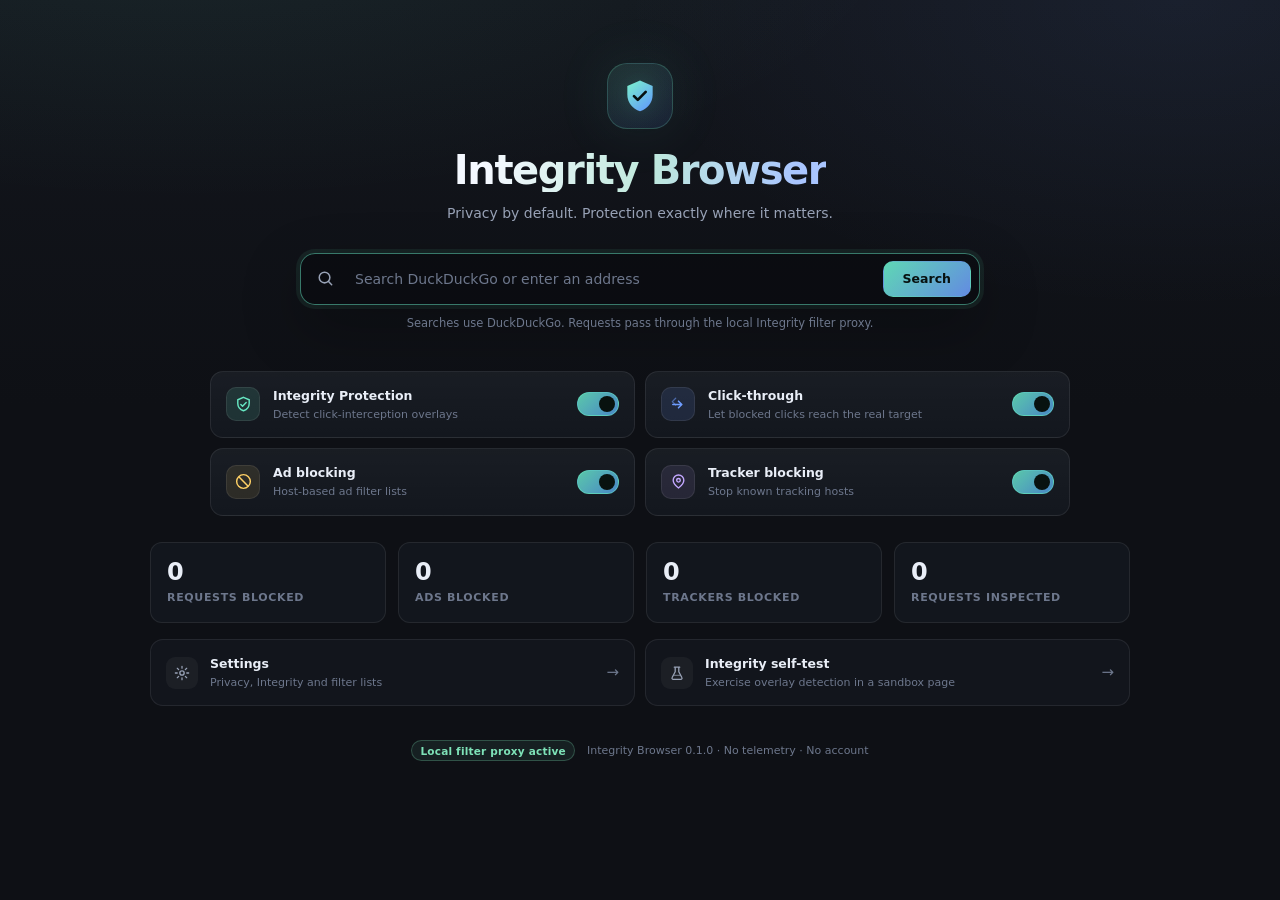
==== app/frontend/newtab.html @ c5df97b8 "Initial commit: Integrity Browser MVP Add a Rust/wry desktop browser with HTML/CSS/JS chrome, tabbed" ====
<!doctype html>
<html lang="en">
<head>
  <meta charset="utf-8">
  <meta name="viewport" content="width=device-width, initial-scale=1">
  <meta name="color-scheme" content="dark">
  <title>New Tab - Integrity Browser</title>
  <link rel="stylesheet" href="internal.css">
  <link rel="stylesheet" href="newtab.css">
</head>
<body class="newtab">
  <main class="nt-shell">
    <section class="hero">
      <div class="hero-mark" aria-hidden="true">
        <svg viewBox="0 0 48 48">
          <path d="M24 4.5 40 11.3v11.2c0 10-6.5 17.5-16 20.9-9.5-3.4-16-10.9-16-20.9V11.3L24 4.5Z" fill="url(#heroGrad)"/>
          <path d="m16.4 24.1 4.8 4.8 10-10.1" fill="none" stroke="#07110f" stroke-width="3.4" stroke-linecap="round" stroke-linejoin="round"/>
          <defs>
            <linearGradient id="heroGrad" x1="8" y1="6" x2="41" y2="43" gradientUnits="userSpaceOnUse">
              <stop stop-color="#7bf1cd"/>
              <stop offset="1" stop-color="#5f93ff"/>
            </linearGradient>
          </defs>
        </svg>
      </div>
      <h1>Integrity Browser</h1>
      <p class="hero-copy">Privacy by default. Protection exactly where it matters.</p>

      <div class="search" role="search">
        <span class="search-icon" aria-hidden="true">
          <svg viewBox="0 0 20 20"><circle cx="9" cy="9" r="5.6" fill="none" stroke="currentColor" stroke-width="1.6"/><path d="m13.2 13.2 3.3 3.3" stroke="currentColor" stroke-width="1.6" stroke-linecap="round"/></svg>
        </span>
        <input id="newtab-search" class="input" type="text" spellcheck="false" autocomplete="off"
               placeholder="Search DuckDuckGo or enter an address" aria-label="Search or enter an address">
        <button class="btn primary" id="newtab-go" type="button">Search</button>
      </div>
      <p class="search-note">Searches use DuckDuckGo. Requests pass through the local Integrity filter proxy.</p>

      <div class="quick-grid">
        <label class="quick" for="toggle-integrity">
          <span class="quick-icon mint" aria-hidden="true">
            <svg viewBox="0 0 20 20"><path d="M10 2.4 16 5v4c0 3.6-2.4 6.4-6 7.6C6.4 15.4 4 12.6 4 9V5l6-2.6Z" fill="none" stroke="currentColor" stroke-width="1.5"/><path d="M7.2 10.1 9 11.9l3.8-4" fill="none" stroke="currentColor" stroke-width="1.5" stroke-linecap="round" stroke-linejoin="round"/></svg>
          </span>
          <span class="quick-text"><strong>Integrity Protection</strong><small>Detect click-interception overlays</small></span>
          <span class="switch"><input type="checkbox" id="toggle-integrity" checked><span></span></span>
        </label>
        <label class="quick" for="toggle-click-through">
          <span class="quick-icon blue" aria-hidden="true">
            <svg viewBox="0 0 20 20"><path d="M4 10h9M10 6.5 13.5 10 10 13.5" fill="none" stroke="currentColor" stroke-width="1.6" stroke-linecap="round" stroke-linejoin="round"/><path d="M7 3.5 3.5 7l3.5 3.5" fill="none" stroke="currentColor" stroke-width="1.4" stroke-linecap="round" stroke-linejoin="round" opacity=".55"/></svg>
          </span>
          <span class="quick-text"><strong>Click-through</strong><small>Let blocked clicks reach the real target</small></span>
          <span class="switch"><input type="checkbox" id="toggle-click-through" checked><span></span></span>
        </label>
        <label class="quick" for="toggle-adblock">
          <span class="quick-icon amber" aria-hidden="true">
            <svg viewBox="0 0 20 20"><circle cx="10" cy="10" r="7.2" fill="none" stroke="currentColor" stroke-width="1.5"/><path d="m5.6 5.6 8.8 8.8" stroke="currentColor" stroke-width="1.6" stroke-linecap="round"/></svg>
          </span>
          <span class="quick-text"><strong>Ad blocking</strong><small>Host-based ad filter lists</small></span>
          <span class="switch"><input type="checkbox" id="toggle-adblock" checked><span></span></span>
        </label>
        <label class="quick" for="toggle-trackers">
          <span class="quick-icon violet" aria-hidden="true">
            <svg viewBox="0 0 20 20"><path d="M10 3.2c-3.1 0-5.6 2.5-5.6 5.6 0 4.2 5.6 8 5.6 8s5.6-3.8 5.6-8c0-3.1-2.5-5.6-5.6-5.6Z" fill="none" stroke="currentColor" stroke-width="1.45"/><circle cx="10" cy="8.7" r="1.9" fill="none" stroke="currentColor" stroke-width="1.45"/></svg>
          </span>
          <span class="quick-text"><strong>Tracker blocking</strong><small>Stop known tracking hosts</small></span>
          <span class="switch"><input type="checkbox" id="toggle-trackers" checked><span></span></span>
        </label>
      </div>
    </section>

    <section class="stat-grid nt-stats" aria-label="Session privacy statistics">
      <div class="stat"><div class="stat-value" id="stat-blocked">0</div><div class="stat-label">Requests blocked</div></div>
      <div class="stat"><div class="stat-value" id="stat-ads">0</div><div class="stat-label">Ads blocked</div></div>
      <div class="stat"><div class="stat-value" id="stat-trackers">0</div><div class="stat-label">Trackers blocked</div></div>
      <div class="stat"><div class="stat-value" id="stat-inspected">0</div><div class="stat-label">Requests inspected</div></div>
    </section>

    <section class="nt-links">
      <button class="link-card" id="open-settings" type="button">
        <span class="link-icon" aria-hidden="true">
          <svg viewBox="0 0 20 20"><circle cx="10" cy="10" r="2.4" fill="none" stroke="currentColor" stroke-width="1.5"/><path d="M10 2.6v2.1M10 15.3v2.1M2.6 10h2.1M15.3 10h2.1M4.8 4.8l1.5 1.5M13.7 13.7l1.5 1.5M15.2 4.8l-1.5 1.5M6.3 13.7l-1.5 1.5" stroke="currentColor" stroke-width="1.4" stroke-linecap="round"/></svg>
        </span>
        <span><strong>Settings</strong><small>Privacy, Integrity and filter lists</small></span>
        <span class="arrow" aria-hidden="true">→</span>
      </button>
      <button class="link-card" id="open-test" type="button">
        <span class="link-icon" aria-hidden="true">
          <svg viewBox="0 0 20 20"><path d="M7 3.5h6M8 3.5v5.1L4.6 15a1.4 1.4 0 0 0 1.2 2.1h8.4a1.4 1.4 0 0 0 1.2-2.1L12 8.6V3.5" fill="none" stroke="currentColor" stroke-width="1.45" stroke-linecap="round" stroke-linejoin="round"/><path d="M6.4 12.7h7.2" stroke="currentColor" stroke-width="1.3" stroke-linecap="round" opacity=".6"/></svg>
        </span>
        <span><strong>Integrity self-test</strong><small>Exercise overlay detection in a sandbox page</small></span>
        <span class="arrow" aria-hidden="true">→</span>
      </button>
    </section>

    <footer class="nt-footer">
      <span class="chip on" id="proxy-chip">Local filter proxy active</span>
      <span>Integrity Browser <span id="version">0.1.0</span> · No telemetry · No account</span>
    </footer>
  </main>

  <div class="toast-stack" id="toasts" aria-live="polite"></div>
  <script src="internal.js"></script>
  <script src="newtab.js"></script>
</body>
</html>
---- app/frontend/internal.css ----
:root {
  color-scheme: dark;
  --bg: #0e1015;
  --bg-2: #13161d;
  --card: #171b23;
  --card-2: #1c212b;
  --line: rgba(255, 255, 255, 0.08);
  --line-strong: rgba(255, 255, 255, 0.14);
  --text: #e9eef7;
  --muted: #98a2b6;
  --muted-2: #6d778c;
  --mint: #67e8c3;
  --mint-soft: rgba(103, 232, 195, 0.13);
  --blue: #6f9dff;
  --blue-soft: rgba(111, 157, 255, 0.13);
  --amber: #ffd166;
  --danger: #ff8391;
  --ok: #7ee2b8;
  --radius: 14px;
  --shadow: 0 18px 50px rgba(0, 0, 0, 0.35);
}

* {
  box-sizing: border-box;
}

html,
body {
  min-height: 100%;
  margin: 0;
}

body {
  margin: 0;
  background:
    radial-gradient(1100px 420px at 15% -8%, rgba(103, 232, 195, 0.07), transparent 65%),
    radial-gradient(900px 500px at 92% 0%, rgba(111, 157, 255, 0.075), transparent 62%),
    linear-gradient(180deg, var(--bg-2), var(--bg) 45%);
  color: var(--text);
  font: 14px/1.55 "Segoe UI", "Inter", "Ubuntu", system-ui, sans-serif;
  -webkit-font-smoothing: antialiased;
  user-select: none;
  -webkit-user-select: none;
}

a {
  color: var(--mint);
  text-decoration: none;
}

a:hover {
  text-decoration: underline;
}

button,
input,
select {
  font: inherit;
  color: inherit;
}

button {
  border: 0;
  cursor: pointer;
}

:focus-visible {
  outline: 2px solid rgba(103, 232, 195, 0.65);
  outline-offset: 2px;
}

.shell {
  width: min(1120px, calc(100% - 56px));
  margin: 0 auto;
  padding: 34px 0 56px;
}

.page-head {
  display: flex;
  align-items: flex-start;
  justify-content: space-between;
  gap: 24px;
  margin-bottom: 28px;
}

.page-title {
  display: flex;
  align-items: center;
  gap: 14px;
  min-width: 0;
}

.page-title h1 {
  margin: 0;
  font-size: 25px;
  line-height: 1.15;
  letter-spacing: -0.02em;
  font-weight: 650;
}

.page-subtitle {
  margin: 4px 0 0;
  color: var(--muted);
  font-size: 13px;
}

.mark {
  flex: 0 0 auto;
  width: 42px;
  height: 42px;
  border-radius: 13px;
  display: grid;
  place-items: center;
  background: linear-gradient(145deg, rgba(103, 232, 195, 0.16), rgba(111, 157, 255, 0.16));
  border: 1px solid rgba(103, 232, 195, 0.22);
  box-shadow: 0 0 30px rgba(103, 232, 195, 0.08);
}

.mark svg {
  width: 24px;
  height: 24px;
}

.head-actions {
  display: flex;
  align-items: center;
  gap: 10px;
  flex: 0 0 auto;
}

.card {
  background: linear-gradient(180deg, rgba(255, 255, 255, 0.022), rgba(255, 255, 255, 0)),
    var(--card);
  border: 1px solid var(--line);
  border-radius: var(--radius);
  box-shadow: var(--shadow);
}

.card.pad {
  padding: 22px;
}

.card h2,
.card h3 {
  margin: 0;
}

.card h2 {
  font-size: 16px;
  letter-spacing: -0.01em;
  font-weight: 650;
}

.card h3 {
  font-size: 13.5px;
  font-weight: 600;
}

.card p {
  margin: 8px 0 0;
  color: var(--muted);
  font-size: 13px;
}

.muted {
  color: var(--muted);
}

.tiny {
  font-size: 11.5px;
  color: var(--muted-2);
}

.mono {
  font-family: "Cascadia Mono", "SFMono-Regular", Consolas, monospace;
  font-size: 12px;
  user-select: text;
  -webkit-user-select: text;
}

.section + .section {
  margin-top: 18px;
}

.section-title {
  display: flex;
  align-items: center;
  justify-content: space-between;
  gap: 16px;
  margin-bottom: 10px;
}

.section-title h2 {
  margin: 0;
  font-size: 15px;
  font-weight: 650;
}

.section-title .tiny {
  max-width: 460px;
  text-align: right;
}

.rows {
  display: flex;
  flex-direction: column;
}

.row {
  display: flex;
  align-items: center;
  justify-content: space-between;
  gap: 22px;
  padding: 16px 20px;
  border-top: 1px solid var(--line);
}

.row:first-child {
  border-top: 0;
}

.row-main {
  min-width: 0;
  flex: 1 1 auto;
}

.row-title {
  display: flex;
  align-items: center;
  gap: 8px;
  font-size: 13.5px;
  font-weight: 600;
}

.row-desc {
  margin-top: 3px;
  color: var(--muted);
  font-size: 12.5px;
  max-width: 660px;
}

.row-side {
  flex: 0 0 auto;
  display: flex;
  align-items: center;
  gap: 10px;
}

/* switch */
.switch {
  position: relative;
  flex: 0 0 auto;
  width: 42px;
  height: 24px;
  display: inline-block;
}

.switch input {
  position: absolute;
  opacity: 0;
  width: 1px;
  height: 1px;
}

.switch span {
  position: absolute;
  inset: 0;
  border-radius: 999px;
  background: #2a3040;
  border: 1px solid var(--line-strong);
  transition: background 150ms ease, border-color 150ms ease;
}

.switch span::after {
  content: "";
  position: absolute;
  top: 3px;
  left: 3px;
  width: 16px;
  height: 16px;
  border-radius: 50%;
  background: #98a3b9;
  transition: transform 150ms ease, background 150ms ease;
}

.switch input:checked + span {
  background: linear-gradient(135deg, rgba(103, 232, 195, 0.85), rgba(92, 170, 255, 0.75));
  border-color: rgba(103, 232, 195, 0.5);
}

.switch input:checked + span::after {
  transform: translateX(18px);
  background: #08120f;
}

.switch input:focus-visible + span {
  outline: 2px solid rgba(103, 232, 195, 0.65);
  outline-offset: 2px;
}

.switch input:disabled + span {
  opacity: 0.4;
}

/* buttons */
.btn {
  display: inline-flex;
  align-items: center;
  justify-content: center;
  gap: 8px;
  height: 34px;
  padding: 0 14px;
  border-radius: 9px;
  border: 1px solid var(--line-strong);
  background: rgba(255, 255, 255, 0.04);
  color: var(--text);
  font-size: 12.5px;
  font-weight: 550;
  transition: background 130ms ease, border-color 130ms ease, transform 80ms ease;
  white-space: nowrap;
}

.btn:hover {
  background: rgba(255, 255, 255, 0.075);
  border-color: rgba(255, 255, 255, 0.22);
}

.btn:active {
  transform: translateY(1px);
}

.btn.primary {
  background: linear-gradient(135deg, rgba(103, 232, 195, 0.92), rgba(111, 157, 255, 0.88));
  border-color: transparent;
  color: #07110f;
  font-weight: 700;
}

.btn.primary:hover {
  filter: brightness(1.06);
}

.btn.ghost {
  background: transparent;
  border-color: transparent;
  color: var(--muted);
}

.btn.ghost:hover {
  color: var(--text);
  background: rgba(255, 255, 255, 0.05);
}

.btn.danger {
  color: var(--danger);
  border-color: rgba(255, 131, 145, 0.28);
  background: rgba(255, 131, 145, 0.07);
}

.btn.small {
  height: 28px;
  padding: 0 10px;
  font-size: 11.5px;
  border-radius: 7px;
}

.btn:disabled {
  opacity: 0.45;
  cursor: default;
}

/* inputs */
.field {
  display: flex;
  gap: 8px;
  align-items: center;
}

.input {
  flex: 1 1 auto;
  min-width: 0;
  height: 34px;
  padding: 0 11px;
  border-radius: 9px;
  border: 1px solid var(--line-strong);
  background: rgba(6, 8, 12, 0.55);
  color: var(--text);
  font-size: 12.5px;
  user-select: text;
  -webkit-user-select: text;
  outline: 0;
}

.input:focus {
  border-color: rgba(103, 232, 195, 0.55);
  box-shadow: 0 0 0 3px rgba(103, 232, 195, 0.09);
}

.input::placeholder {
  color: var(--muted-2);
}

select.input {
  appearance: none;
  -webkit-appearance: none;
  padding-right: 30px;
  background-image: linear-gradient(45deg, transparent 50%, var(--muted) 50%),
    linear-gradient(135deg, var(--muted) 50%, transparent 50%);
  background-position: calc(100% - 15px) 14px, calc(100% - 10px) 14px;
  background-size: 5px 5px, 5px 5px;
  background-repeat: no-repeat;
}

/* segmented control */
.segmented {
  display: inline-flex;
  padding: 3px;
  gap: 2px;
  border-radius: 10px;
  border: 1px solid var(--line);
  background: rgba(0, 0, 0, 0.22);
}

.segmented button {
  height: 27px;
  padding: 0 12px;
  border-radius: 7px;
  color: var(--muted);
  font-size: 12px;
  font-weight: 550;
  background: transparent;
}

.segmented button:hover {
  color: var(--text);
}

.segmented button.active {
  color: #08110f;
  background: linear-gradient(135deg, var(--mint), #7fc3ff);
  font-weight: 700;
}

/* stats */
.stat-grid {
  display: grid;
  grid-template-columns: repeat(4, minmax(0, 1fr));
  gap: 12px;
}

.stat {
  padding: 16px;
  border-radius: 12px;
  border: 1px solid var(--line);
  background: rgba(255, 255, 255, 0.022);
}

.stat-value {
  font-size: 24px;
  line-height: 1.1;
  font-weight: 700;
  letter-spacing: -0.03em;
  font-variant-numeric: tabular-nums;
}

.stat-label {
  margin-top: 4px;
  font-size: 11px;
  font-weight: 600;
  letter-spacing: 0.06em;
  text-transform: uppercase;
  color: var(--muted-2);
}

.chip {
  display: inline-flex;
  align-items: center;
  gap: 5px;
  height: 21px;
  padding: 0 8px;
  border-radius: 999px;
  border: 1px solid var(--line);
  background: rgba(255, 255, 255, 0.035);
  font-size: 10.5px;
  font-weight: 650;
  letter-spacing: 0.02em;
  color: var(--muted);
}

.chip.on {
  color: var(--ok);
  border-color: rgba(126, 226, 184, 0.25);
  background: rgba(126, 226, 184, 0.08);
}

.chip.warn {
  color: var(--amber);
  border-color: rgba(255, 209, 102, 0.28);
  background: rgba(255, 209, 102, 0.08);
}

.chip.off {
  color: var(--danger);
  border-color: rgba(255, 131, 145, 0.25);
  background: rgba(255, 131, 145, 0.08);
}

/* lists */
.list {
  display: flex;
  flex-direction: column;
}

.list-item {
  display: flex;
  align-items: center;
  gap: 14px;
  padding: 12px 20px;
  border-top: 1px solid var(--line);
}

.list-item:first-child {
  border-top: 0;
}

.list-main {
  flex: 1 1 auto;
  min-width: 0;
}

.list-title {
  font-size: 12.5px;
  font-weight: 600;
  white-space: nowrap;
  overflow: hidden;
  text-overflow: ellipsis;
}

.list-sub {
  margin-top: 2px;
  font-size: 11px;
  color: var(--muted-2);
  white-space: nowrap;
  overflow: hidden;
  text-overflow: ellipsis;
}

.empty {
  padding: 24px 20px;
  color: var(--muted-2);
  font-size: 12.5px;
  text-align: center;
}

.notice {
  display: flex;
  gap: 10px;
  padding: 11px 13px;
  border-radius: 10px;
  border: 1px solid rgba(255, 209, 102, 0.18);
  background: rgba(255, 209, 102, 0.055);
  color: #e6cf9e;
  font-size: 12px;
}

.notice.info {
  border-color: rgba(111, 157, 255, 0.18);
  background: rgba(111, 157, 255, 0.055);
  color: #b9cdf4;
}

.notice.ok {
  border-color: rgba(126, 226, 184, 0.2);
  background: rgba(126, 226, 184, 0.055);
  color: #b4e6d2;
}

code {
  padding: 1px 5px;
  border-radius: 5px;
  background: rgba(255, 255, 255, 0.06);
  font-family: "Cascadia Mono", Consolas, monospace;
  font-size: 11.5px;
  user-select: text;
  -webkit-user-select: text;
}

/* toast */
.toast-stack {
  position: fixed;
  right: 22px;
  bottom: 22px;
  z-index: 2147483000;
  display: flex;
  flex-direction: column;
  gap: 8px;
  pointer-events: none;
}

.toast {
  min-width: 230px;
  max-width: 380px;
  padding: 10px 14px;
  border-radius: 10px;
  border: 1px solid var(--line-strong);
  background: rgba(22, 26, 34, 0.96);
  box-shadow: 0 14px 40px rgba(0, 0, 0, 0.45);
  color: var(--text);
  font-size: 12.5px;
  animation: toast-in 160ms ease both;
}

.toast.success {
  border-color: rgba(126, 226, 184, 0.35);
}

.toast.error {
  border-color: rgba(255, 131, 145, 0.4);
}

.toast.leaving {
  animation: toast-out 160ms ease both;
}

@keyframes toast-in {
  from {
    opacity: 0;
    transform: translateY(6px);
  }
  to {
    opacity: 1;
    transform: translateY(0);
  }
}

@keyframes toast-out {
  to {
    opacity: 0;
    transform: translateY(4px);
  }
}

.hidden {
  display: none !important;
}

@media (max-width: 820px) {
  .shell {
    width: calc(100% - 32px);
    padding-top: 24px;
  }

  .stat-grid {
    grid-template-columns: repeat(2, minmax(0, 1fr));
  }

  .row {
    align-items: flex-start;
    flex-direction: column;
    gap: 12px;
  }

  .row-side {
    width: 100%;
    justify-content: flex-end;
  }
}

@media (prefers-reduced-motion: reduce) {
  *,
  *::before,
  *::after {
    animation-duration: 1ms !important;
    transition-duration: 1ms !important;
  }
}
---- app/frontend/newtab.css ----
.newtab {
  overflow-y: auto;
}

.nt-shell {
  width: min(980px, calc(100% - 56px));
  margin: 0 auto;
  padding: clamp(34px, 7vh, 74px) 0 46px;
}

.hero {
  text-align: center;
  display: flex;
  flex-direction: column;
  align-items: center;
}

.hero-mark {
  width: 66px;
  height: 66px;
  border-radius: 20px;
  display: grid;
  place-items: center;
  background: linear-gradient(150deg, rgba(123, 241, 205, 0.13), rgba(95, 147, 255, 0.12));
  border: 1px solid rgba(123, 241, 205, 0.2);
  box-shadow: 0 0 60px rgba(103, 232, 195, 0.09);
  margin-bottom: 20px;
}

.hero-mark svg {
  width: 38px;
  height: 38px;
  filter: drop-shadow(0 0 12px rgba(103, 232, 195, 0.2));
}

.hero h1 {
  margin: 0;
  font-size: clamp(28px, 3.6vw, 40px);
  line-height: 1.08;
  letter-spacing: -0.035em;
  font-weight: 680;
  background: linear-gradient(100deg, #f4f8ff 10%, #bfe9dc 52%, #a9c5ff 92%);
  -webkit-background-clip: text;
  background-clip: text;
  color: transparent;
}

.hero-copy {
  margin: 11px 0 0;
  color: var(--muted);
  font-size: 14px;
}

.search {
  width: min(680px, 100%);
  margin-top: 28px;
  display: flex;
  align-items: center;
  gap: 9px;
  padding: 7px 8px 7px 15px;
  border-radius: 15px;
  border: 1px solid var(--line-strong);
  background: rgba(9, 11, 16, 0.68);
  box-shadow: 0 22px 60px rgba(0, 0, 0, 0.3);
  transition: border-color 140ms ease, box-shadow 140ms ease;
}

.search:focus-within {
  border-color: rgba(103, 232, 195, 0.5);
  box-shadow: 0 22px 60px rgba(0, 0, 0, 0.3), 0 0 0 4px rgba(103, 232, 195, 0.08);
}

.search-icon {
  flex: 0 0 auto;
  width: 19px;
  height: 19px;
  color: var(--muted);
}

.search-icon svg {
  width: 19px;
  height: 19px;
}

.search .input {
  height: 36px;
  border: 0;
  background: transparent;
  font-size: 14px;
  box-shadow: none;
}

.search .input:focus {
  box-shadow: none;
}

.search .btn {
  height: 36px;
  padding: 0 19px;
  border-radius: 10px;
}

.search-note {
  margin: 10px 0 0;
  color: var(--muted-2);
  font-size: 11.5px;
}

.quick-grid {
  width: min(860px, 100%);
  margin-top: 38px;
  display: grid;
  grid-template-columns: repeat(2, minmax(0, 1fr));
  gap: 10px;
  text-align: left;
}

.quick {
  display: flex;
  align-items: center;
  gap: 13px;
  padding: 14px 15px;
  border-radius: 13px;
  border: 1px solid var(--line);
  background: linear-gradient(180deg, rgba(255, 255, 255, 0.025), rgba(255, 255, 255, 0)),
    rgba(23, 27, 35, 0.72);
  cursor: pointer;
  transition: border-color 130ms ease, background 130ms ease;
}

.quick:hover {
  border-color: var(--line-strong);
  background: rgba(28, 33, 43, 0.85);
}

.quick-icon {
  flex: 0 0 auto;
  width: 34px;
  height: 34px;
  border-radius: 10px;
  display: grid;
  place-items: center;
  border: 1px solid var(--line);
}

.quick-icon svg {
  width: 19px;
  height: 19px;
}

.quick-icon.mint {
  color: var(--mint);
  background: var(--mint-soft);
}

.quick-icon.blue {
  color: var(--blue);
  background: var(--blue-soft);
}

.quick-icon.amber {
  color: var(--amber);
  background: rgba(255, 209, 102, 0.1);
}

.quick-icon.violet {
  color: #c3a8ff;
  background: rgba(195, 168, 255, 0.1);
}

.quick-text {
  flex: 1 1 auto;
  min-width: 0;
  display: flex;
  flex-direction: column;
  gap: 1px;
}

.quick-text strong {
  font-size: 12.5px;
  font-weight: 620;
}

.quick-text small {
  color: var(--muted-2);
  font-size: 11px;
  white-space: nowrap;
  overflow: hidden;
  text-overflow: ellipsis;
}

.nt-stats {
  margin-top: 26px;
}

.nt-stats .stat {
  background: rgba(23, 27, 35, 0.6);
}

.nt-links {
  margin-top: 16px;
  display: grid;
  grid-template-columns: repeat(2, minmax(0, 1fr));
  gap: 10px;
}

.link-card {
  display: flex;
  align-items: center;
  gap: 12px;
  padding: 14px 15px;
  border-radius: 13px;
  border: 1px solid var(--line);
  background: rgba(23, 27, 35, 0.55);
  color: var(--text);
  text-align: left;
  transition: border-color 130ms ease, background 130ms ease;
}

.link-card:hover {
  border-color: var(--line-strong);
  background: rgba(28, 33, 43, 0.8);
}

.link-icon {
  flex: 0 0 auto;
  width: 32px;
  height: 32px;
  border-radius: 9px;
  display: grid;
  place-items: center;
  background: rgba(255, 255, 255, 0.045);
  color: var(--muted);
}

.link-icon svg {
  width: 18px;
  height: 18px;
}

.link-card > span:nth-child(2) {
  flex: 1 1 auto;
  display: flex;
  flex-direction: column;
  gap: 1px;
  min-width: 0;
}

.link-card strong {
  font-size: 12.5px;
  font-weight: 620;
}

.link-card small {
  color: var(--muted-2);
  font-size: 11px;
  white-space: nowrap;
  overflow: hidden;
  text-overflow: ellipsis;
}

.arrow {
  flex: 0 0 auto;
  color: var(--muted-2);
  font-size: 15px;
}

.nt-footer {
  margin-top: 34px;
  display: flex;
  align-items: center;
  justify-content: center;
  gap: 12px;
  color: var(--muted-2);
  font-size: 11px;
  text-align: center;
  flex-wrap: wrap;
}

@media (max-width: 720px) {
  .nt-shell {
    width: calc(100% - 32px);
    padding-top: 30px;
  }

  .quick-grid,
  .nt-links {
    grid-template-columns: 1fr;
  }
}
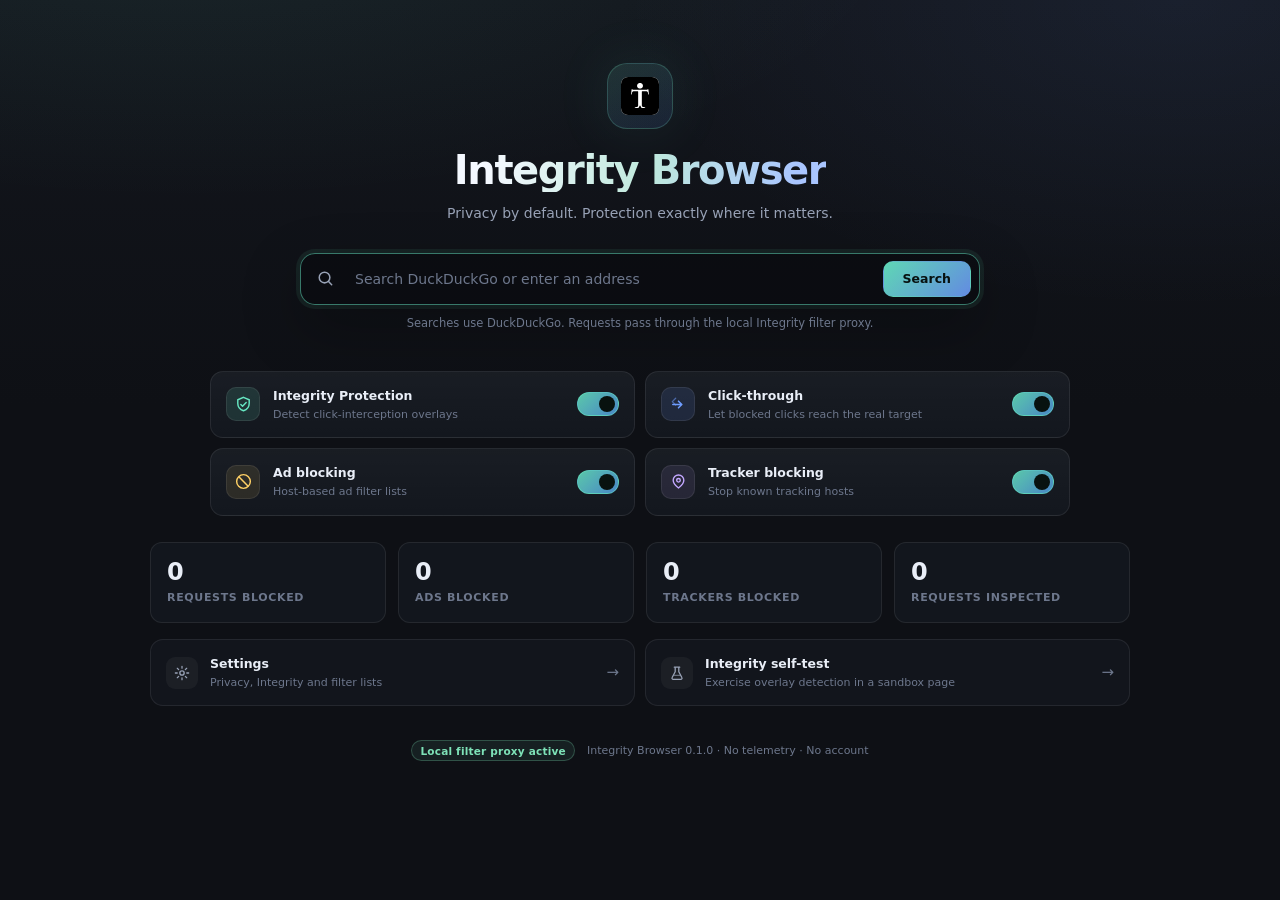
==== commit 8616d100: "Add strict hidden new-tab link blocker and owner-supplied logo Add an opt-in Integrity setting that " ====
--- a/app/frontend/newtab.html
+++ b/app/frontend/newtab.html
@@ -12,16 +12,7 @@
   <main class="nt-shell">
     <section class="hero">
       <div class="hero-mark" aria-hidden="true">
-        <svg viewBox="0 0 48 48">
-          <path d="M24 4.5 40 11.3v11.2c0 10-6.5 17.5-16 20.9-9.5-3.4-16-10.9-16-20.9V11.3L24 4.5Z" fill="url(#heroGrad)"/>
-          <path d="m16.4 24.1 4.8 4.8 10-10.1" fill="none" stroke="#07110f" stroke-width="3.4" stroke-linecap="round" stroke-linejoin="round"/>
-          <defs>
-            <linearGradient id="heroGrad" x1="8" y1="6" x2="41" y2="43" gradientUnits="userSpaceOnUse">
-              <stop stop-color="#7bf1cd"/>
-              <stop offset="1" stop-color="#5f93ff"/>
-            </linearGradient>
-          </defs>
-        </svg>
+        <img src="assets/logo.svg" alt="" aria-hidden="true">
       </div>
       <h1>Integrity Browser</h1>
       <p class="hero-copy">Privacy by default. Protection exactly where it matters.</p>
--- a/app/frontend/newtab.css
+++ b/app/frontend/newtab.css
@@ -27,10 +27,11 @@
   margin-bottom: 20px;
 }
 
-.hero-mark svg {
+.hero-mark img {
   width: 38px;
   height: 38px;
-  filter: drop-shadow(0 0 12px rgba(103, 232, 195, 0.2));
+  object-fit: contain;
+  border-radius: 7px;
 }
 
 .hero h1 {
